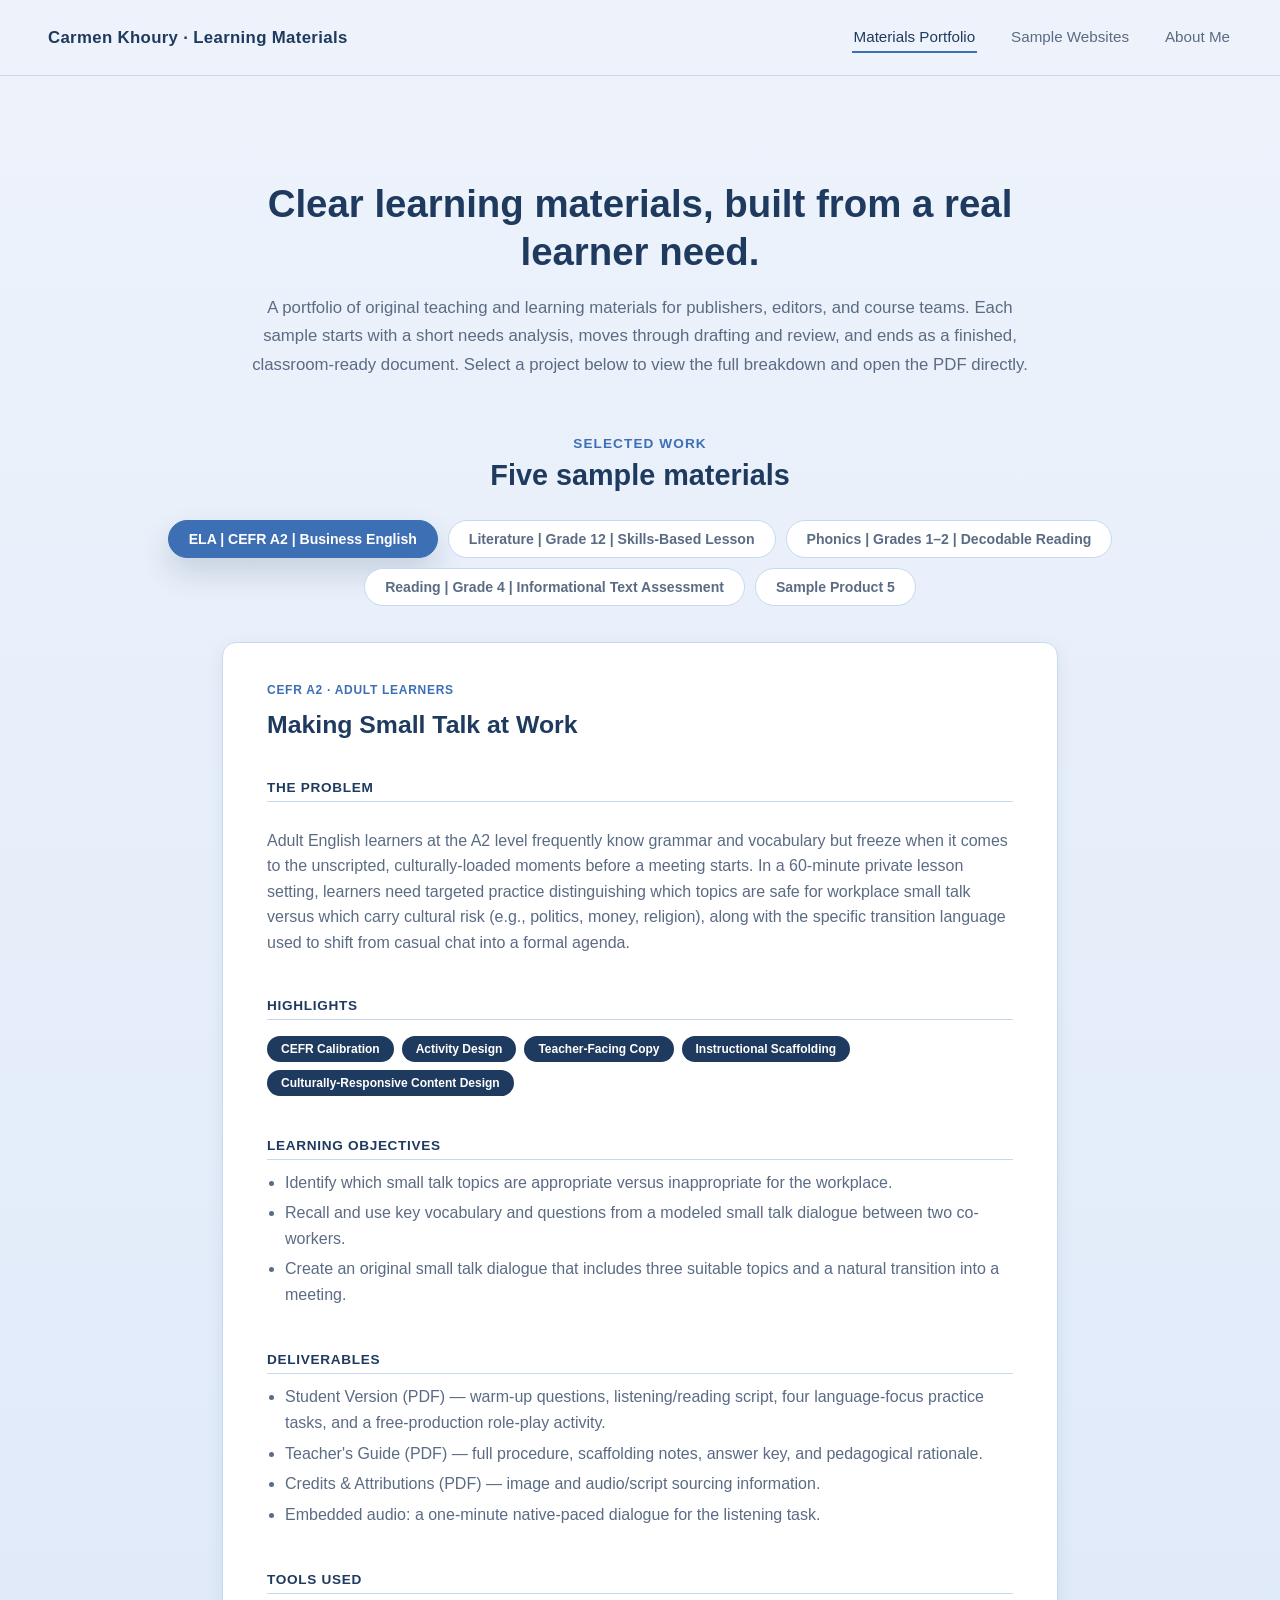
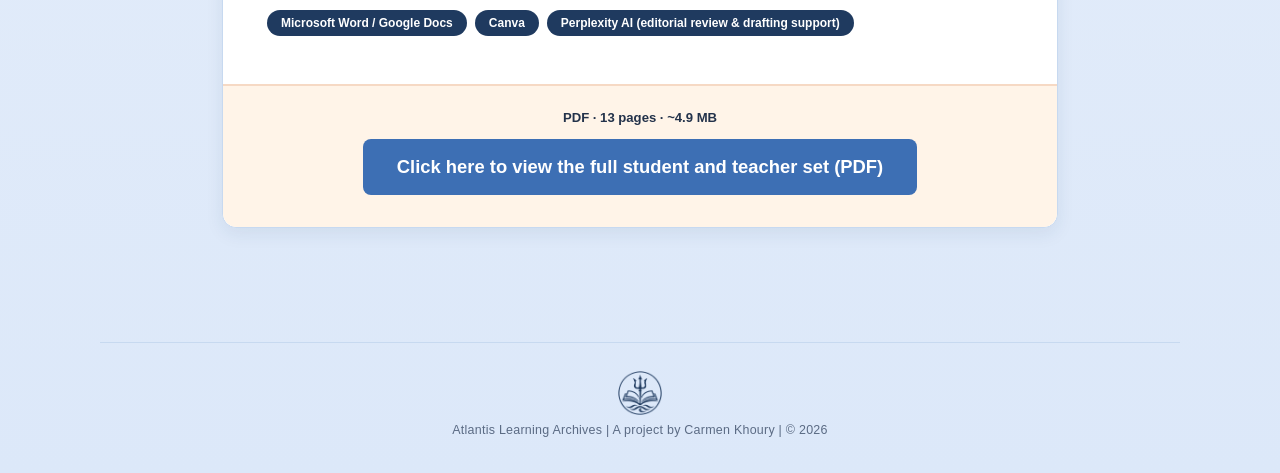
==== index.html @ ddebe921 "Lowercase 'student' and 'teacher' in Set 4 button text on index" ====
<!DOCTYPE html>
<html lang="en">
<head>
<meta charset="UTF-8" />
<meta name="viewport" content="width=device-width, initial-scale=1.0" />
<title>Materials Portfolio | Carmen Khoury</title>
<link rel="stylesheet" href="styles.css?v=3" />
<style>
  .project-panel .summary,
  .project-panel .objectives-list li,
  .project-panel .materials-list li {
    font-size: 1rem;
    line-height: 1.6;
  }

  /* Full-width light-orange download band at the bottom of each panel */
  .download-band {
    margin: 28px -44px -36px;
    padding: 24px 44px 32px;
    background: #fff4e8;
    border-top: 2px solid #f6d9c4;
    border-radius: 0 0 var(--radius) var(--radius);
    text-align: center;
  }
  .download-band .file-specs {
    text-align: center;
    margin: 0 0 14px;
  }
  .download-band .pdf-button {
    display: inline-block;
    align-self: center;
    margin: 0 auto;
    padding: 16px 34px;
    font-size: 1.15rem;
    font-weight: 700;
    line-height: 1.3;
  }

  /* Two-button layout (products 3 and 4) */
  .file-actions {
    display: grid;
    grid-template-columns: repeat(auto-fit, minmax(260px, 1fr));
    gap: 28px 32px;
  }
  .file-item {
    display: flex;
    flex-direction: column;
    align-items: stretch;
    gap: 14px;
  }
  .file-item .file-specs {
    margin: 0;
  }
  .file-item .pdf-button {
    margin: 0;
    align-self: stretch;
  }

  @media (max-width: 900px) {
    .download-band {
      margin: 24px -22px -26px;
      padding: 20px 22px 26px;
    }
  }
</style>
</head>
<body id="top">

<header class="site-header">
  <div class="brand">Carmen Khoury &middot; Learning Materials</div>
  <nav class="site-nav">
    <a href="index.html" class="active">Materials Portfolio</a>
    <a href="sample-websites.html">Sample Websites</a>
    <a href="about.html">About Me</a>
  </nav>
</header>

<section class="hero">
  <h1>Clear learning materials, built from a real learner need.</h1>
  <p>
    A portfolio of original teaching and learning materials for publishers, editors, and course teams. Each
    sample starts with a short needs analysis, moves through drafting and review, and ends as a finished,
    classroom-ready document. Select a project below to view the full breakdown and open the PDF directly.
  </p>
</section>

<div class="section-heading">
  <span class="eyebrow">Selected Work</span>
  <h2>Five sample materials</h2>
</div>

<div class="project-tabs" role="tablist" aria-label="Portfolio projects">
  <button class="tab-button active" role="tab" aria-selected="true" aria-controls="panel-1" id="tab-1" data-target="panel-1">
    ELA | CEFR A2 | Business English
  </button>
  <button class="tab-button" role="tab" aria-selected="false" aria-controls="panel-2" id="tab-2" data-target="panel-2">
    Literature | Grade 12 | Skills-Based Lesson
  </button>
  <button class="tab-button" role="tab" aria-selected="false" aria-controls="panel-3" id="tab-3" data-target="panel-3">
    Phonics | Grades 1&ndash;2 | Decodable Reading
  </button>
  <button class="tab-button" role="tab" aria-selected="false" aria-controls="panel-4" id="tab-4" data-target="panel-4">
    Reading | Grade 4 | Informational Text Assessment
  </button>
  <button class="tab-button" role="tab" aria-selected="false" aria-controls="panel-5" id="tab-5" data-target="panel-5">
    Sample Product 5
  </button>
</div>

<div class="panel-stage">

  <div class="project-panel active" id="panel-1" role="tabpanel" aria-labelledby="tab-1">
    <span class="tag">CEFR A2 &middot; Adult Learners</span>
    <h3>Making Small Talk at Work</h3>

    <h4 class="subheading">The Problem</h4>
    <p class="summary">
      Adult English learners at the A2 level frequently know grammar and vocabulary but freeze
      when it comes to the unscripted, culturally-loaded moments before a meeting starts. In a
      60-minute private lesson setting, learners need targeted practice distinguishing which
      topics are safe for workplace small talk versus which carry cultural risk (e.g., politics,
      money, religion), along with the specific transition language used to shift from casual
      chat into a formal agenda.
    </p>

    <h4 class="subheading">Highlights</h4>
    <div class="skills-showcased">
      <span class="skill-tag">CEFR Calibration</span>
      <span class="skill-tag">Activity Design</span>
      <span class="skill-tag">Teacher-Facing Copy</span>
      <span class="skill-tag">Instructional Scaffolding</span>
      <span class="skill-tag">Culturally-Responsive Content Design</span>
    </div>

    <h4 class="subheading">Learning Objectives</h4>
    <ul class="objectives-list">
      <li>Identify which small talk topics are appropriate versus inappropriate for the workplace.</li>
      <li>Recall and use key vocabulary and questions from a modeled small talk dialogue between two co-workers.</li>
      <li>Create an original small talk dialogue that includes three suitable topics and a natural transition into a meeting.</li>
    </ul>

    <h4 class="subheading">Deliverables</h4>
    <ul class="materials-list">
      <li>Student Version (PDF) &mdash; warm-up questions, listening/reading script, four language-focus practice tasks, and a free-production role-play activity.</li>
      <li>Teacher's Guide (PDF) &mdash; full procedure, scaffolding notes, answer key, and pedagogical rationale.</li>
      <li>Credits &amp; Attributions (PDF) &mdash; image and audio/script sourcing information.</li>
      <li>Embedded audio: a one-minute native-paced dialogue for the listening task.</li>
    </ul>

    <h4 class="subheading">Tools Used</h4>
    <div class="skills-showcased">
      <span class="skill-tag">Microsoft Word / Google Docs</span>
      <span class="skill-tag">Canva</span>
      <span class="skill-tag">Perplexity AI (editorial review &amp; drafting support)</span>
    </div>

    <div class="download-band">
      <p class="file-specs">PDF &middot; 13 pages &middot; ~4.9 MB</p>
      <a class="pdf-button" href="sample-product-1.pdf" target="_blank" rel="noopener">Click here to view the full student and teacher set (PDF)</a>
    </div>
  </div>

  <div class="project-panel" id="panel-2" role="tabpanel" aria-labelledby="tab-2" hidden>
    <span class="tag">Grade 12 &middot; High School Literature</span>
    <h3>The Gift of the Magi</h3>

    <h4 class="subheading">The Problem</h4>
    <p class="summary">
      High school seniors often read literary classics passively, extracting plot without engaging
      in the language work, self-reflection, or spoken exchange that turns a story into a lasting
      lesson. In a 120-minute paired lesson, learners need structured support to decode O. Henry's
      dense, ironic vocabulary in context, process the story's twist ending critically, and connect
      it to their own lived experience through speaking and writing, not just comprehension
      questions.
    </p>

    <h4 class="subheading">Highlights</h4>
    <div class="skills-showcased">
      <span class="skill-tag">Integrated Skills Design</span>
      <span class="skill-tag">Paired Reading Structure</span>
      <span class="skill-tag">Vocabulary-in-Context</span>
      <span class="skill-tag">Literary Reflection</span>
      <span class="skill-tag">Compare/Contrast Language Focus</span>
    </div>

    <h4 class="subheading">Learning Objectives</h4>
    <ul class="objectives-list">
      <li>Use context clues to figure out the meaning of tricky words and phrases from the story.</li>
      <li>Explain how the surprise ending of "The Gift of the Magi" made them feel.</li>
      <li>Evaluate whether the characters in the story handled the situation well at the end.</li>
      <li>Compose a brief reflection about a meaningful gift-exchange experience from their own life.</li>
      <li>Compare and contrast their gift-giving experience with a partner's and with the story, using words like "similarly," "in contrast," and "unlike."</li>
    </ul>

    <h4 class="subheading">Deliverables</h4>
    <ul class="materials-list">
      <li>Student Version (PDF) &mdash; vocabulary warm-up, compare/contrast language study, paired reading activity, and a three-part reflection and sharing sequence.</li>
      <li>Teacher's Guide (PDF) &mdash; full procedure, timing breakdown, scaffolding notes, answer key, and pedagogical rationale.</li>
      <li>Paired Reading Chunks (PDF) &mdash; the story divided into alternating turns for two readers, keeping pacing and participation balanced.</li>
      <li>Credits &amp; Attributions (PDF) &mdash; public domain sourcing information for the story text.</li>
    </ul>

    <h4 class="subheading">Tools Used</h4>
    <div class="skills-showcased">
      <span class="skill-tag">Microsoft Word / Google Docs</span>
      <span class="skill-tag">Canva</span>
      <span class="skill-tag">Perplexity AI (editorial review &amp; drafting support)</span>
    </div>

    <div class="download-band">
      <p class="file-specs">PDF &middot; 18 pages &middot; ~5.1 MB</p>
      <a class="pdf-button" href="sample-product-2.pdf" target="_blank" rel="noopener">Click here to view the full student and teacher set (PDF)</a>
    </div>
  </div>

  <div class="project-panel" id="panel-3" role="tabpanel" aria-labelledby="tab-3" hidden>
    <span class="tag">Grades 1&ndash;2 &middot; Phonics</span>
    <h3>What Luke Can Do&ndash;What Luke Did Yesterday</h3>

    <h4 class="subheading">The Problem</h4>
    <p class="summary">
      First- and second-grade learners often read "-ed" words as if they had one sound, but the ending is
      spoken three ways: /t/, /d/ and /əd/. This teacher-led, 45-minute phonics lesson connects each base verb
      to its past-tense form through a short decodable story about Luke the friendly dino (inspired by my 4 year old nephew).
      Students read, sort, hear and spell the endings in context.
    </p>

    <h4 class="subheading">Highlights</h4>
    <div class="skills-showcased">
      <span class="skill-tag">Decodable reader</span>
      <span class="skill-tag">45-minute lesson</span>
      <span class="skill-tag">Grades 1&ndash;2</span>
      <span class="skill-tag">UFLI-inspired routines</span>
      <span class="skill-tag">Differentiation and extension</span>
      <span class="skill-tag">Built-in assessment</span>
    </div>

    <h4 class="subheading">Learning Objectives</h4>
    <ul class="objectives-list">
      <li>Read a base word and its "-ed" form.</li>
      <li>Listen to the last sound in the base word.</li>
      <li>Say whether "-ed" sounds like /t/, /d/ or /əd/ by listening to the last sound in the base word.</li>
      <li>Spell a sentence that includes an "-ed" word.</li>
    </ul>

    <h4 class="subheading">Deliverables</h4>
    <ul class="materials-list">
      <li>At-A-Glance (1 pg, PDF)</li>
      <li>Teacher's guide (8 pgs, PDF)</li>
      <li>Student decodable: "What Luke Can Do&ndash;What Luke Did Yesterday" (10 pgs, PDF)</li>
      <li>Teacher decodable: "What Luke Can Do&ndash;What Luke Did Yesterday" (10 slides, PPT)</li>
      <li>Credits and attributions (1 pg, PDF)</li>
    </ul>

    <h4 class="subheading">Tools Used</h4>
    <div class="skills-showcased">
      <span class="skill-tag">Perplexity AI (image generation and editorial feedback)</span>
      <span class="skill-tag">UFLI Foundations (inspiration and guidance)</span>
      <span class="skill-tag">Microsoft Word and PDF export</span>
      <span class="skill-tag">PowerPoint</span>
      <span class="skill-tag">Canva</span>
    </div>

    <div class="download-band">
      <div class="file-actions">
        <div class="file-item">
          <p class="file-specs">PDF &middot; 20 pages &middot; ~2.0 MB</p>
          <a class="pdf-button" href="sample-product-3.pdf" target="_blank" rel="noopener">Click here to view the teacher's guide and student decodable (PDF)</a>
        </div>
        <div class="file-item">
          <p class="file-specs">PPT &middot; 10 slides &middot; ~17.0 MB</p>
          <a class="pdf-button" href="sample-product-3.pptx" download>Click here to download the teacher decodable slides (PPT)</a>
        </div>
      </div>
    </div>
  </div>

  <div class="project-panel" id="panel-4" role="tabpanel" aria-labelledby="tab-4" hidden>
    <span class="tag">Grade 4 &middot; Informational Reading</span>
    <h3>Grade 4 Informational Reading Assessment: Learning to Prepare Food</h3>

    <h4 class="subheading">The Problem</h4>
    <p class="summary">
      Fourth-grade readers often struggle to separate a text's main idea from interesting but minor details, and to
      explain how key details support it. This 20&ndash;25-minute assessment uses an original informational passage
      with paragraph and line labels. It asks eight selected-response questions aligned to RI.4.2: main idea,
      supporting details, and summarizing.
    </p>

    <h4 class="subheading">Highlights</h4>
    <div class="skills-showcased">
      <span class="skill-tag">RI.4.2 alignment</span>
      <span class="skill-tag">Original informational passage</span>
      <span class="skill-tag">Item writing</span>
      <span class="skill-tag">Distractor rationales</span>
      <span class="skill-tag">Answer key and scoring notes</span>
    </div>

    <h4 class="subheading">Learning Objectives</h4>
    <ul class="objectives-list">
      <li>Determine the main idea of an informational text.</li>
      <li>Identify key details that support the main idea.</li>
      <li>Select relevant details for a summary.</li>
    </ul>

    <h4 class="subheading">Deliverables</h4>
    <ul class="materials-list">
      <li>Student Assessment (3 pgs, PDF) &mdash; directions, labeled reading passage, and eight selected-response questions.</li>
      <li>Teacher Version (6 pgs, PDF) &mdash; at-a-glance page, assessment design notes, item analysis with distractor rationales, answer key, scoring guidance, and credits.</li>
    </ul>

    <h4 class="subheading">Tools Used</h4>
    <div class="skills-showcased">
      <span class="skill-tag">Perplexity AI (passage drafting and editorial feedback)</span>
      <span class="skill-tag">Microsoft Word and PDF export</span>
      <span class="skill-tag">Canva</span>
    </div>

    <div class="download-band">
      <div class="file-actions">
        <div class="file-item">
          <p class="file-specs">PDF &middot; 3 pages &middot; ~0.2 MB</p>
          <a class="pdf-button" href="sample-product-4-student-assessment.pdf" target="_blank" rel="noopener">Click here to view the student assessment (PDF)</a>
        </div>
        <div class="file-item">
          <p class="file-specs">PDF &middot; 6 pages &middot; ~0.3 MB</p>
          <a class="pdf-button" href="sample-product-4-teacher-version.pdf" target="_blank" rel="noopener">Click here to view the teacher version with answer key (PDF)</a>
        </div>
      </div>
    </div>
  </div>

  <div class="project-panel" id="panel-5" role="tabpanel" aria-labelledby="tab-5" hidden>
    <span class="tag">Placeholder &middot; CEFR TBD</span>
    <h3>Sample Product 5 &mdash; Placeholder Title</h3>

    <h4 class="subheading">The Problem</h4>
    <p class="summary">
      Needs analysis: placeholder learner group, setting, and problem to solve. Replace with a 2&ndash;3 sentence
      summary once the product brief is finalized.
    </p>

    <h4 class="subheading">Highlights</h4>
    <div class="skills-showcased">
      <span class="skill-tag">[Highlight 1]</span>
      <span class="skill-tag">[Highlight 2]</span>
    </div>

    <h4 class="subheading">Learning Objectives</h4>
    <ul class="objectives-list">
      <li>[Objective 1]</li>
      <li>[Objective 2]</li>
      <li>[Objective 3]</li>
    </ul>

    <h4 class="subheading">Deliverables</h4>
    <ul class="materials-list">
      <li>[Material 1]</li>
      <li>[Material 2]</li>
      <li>[Material 3]</li>
    </ul>

    <h4 class="subheading">Tools Used</h4>
    <div class="skills-showcased">
      <span class="skill-tag">[Tool 1]</span>
      <span class="skill-tag">[Tool 2]</span>
    </div>

    <div class="download-band">
      <p class="file-specs">PDF &middot; [page count] pages &middot; ~[file size] MB</p>
      <a class="pdf-button" href="sample-product-5.pdf" target="_blank" rel="noopener">Click here to view PDF</a>
    </div>
  </div>

</div>

<footer class="site-footer">
  <p class="atlantis-credit"><img src="assets/img/atlantis-insignia.png?v=2" alt="Atlantis Learning Archives insignia"><span>Atlantis Learning Archives | A project by Carmen Khoury | © 2026</span></p>
</footer>

<script>
  document.addEventListener('DOMContentLoaded', function () {
    var tabs = document.querySelectorAll('.tab-button');
    var panels = document.querySelectorAll('.project-panel');

    tabs.forEach(function (tab) {
      tab.addEventListener('click', function () {
        var targetId = tab.getAttribute('data-target');

        tabs.forEach(function (t) {
          t.classList.remove('active');
          t.setAttribute('aria-selected', 'false');
        });
        panels.forEach(function (p) {
          p.classList.remove('active');
          p.setAttribute('hidden', '');
        });

        tab.classList.add('active');
        tab.setAttribute('aria-selected', 'true');

        var targetPanel = document.getElementById(targetId);
        if (targetPanel) {
          targetPanel.classList.add('active');
          targetPanel.removeAttribute('hidden');
        }
      });
    });
  });
</script>

</body>
</html>
---- styles.css ----
/* ================================
   Publishing Portfolio — Shared Styles
   Theme: Light Mystic Blue
================================ */

:root {
  --bg-top: #eef3fb;
  --bg-bottom: #dce8f9;
  --card-bg: #ffffff;
  --card-hover-bg: #dbe9fb;
  --accent: #3d6fb4;
  --accent-dark: #1f3a5f;
  --text-main: #23324a;
  --text-muted: #5b6b84;
  --border: #c7d9f0;
  --shadow: 0 6px 18px rgba(31, 58, 95, 0.08);
  --shadow-hover: 0 14px 30px rgba(31, 58, 95, 0.18);
  --radius: 14px;
}

* {
  box-sizing: border-box;
}

html, body {
  margin: 0;
  padding: 0;
  font-family: "Helvetica Neue", Arial, "Segoe UI", sans-serif;
  color: var(--text-main);
  background: linear-gradient(180deg, var(--bg-top) 0%, var(--bg-bottom) 100%);
  min-height: 100vh;
  scroll-behavior: smooth;
}

a {
  text-decoration: none;
  color: inherit;
}

/* ---------- Nav ---------- */
.site-header {
  position: sticky;
  top: 0;
  z-index: 100;
  display: flex;
  align-items: center;
  justify-content: space-between;
  padding: 22px 48px;
  background: rgba(238, 243, 251, 0.85);
  backdrop-filter: blur(8px);
  border-bottom: 1px solid var(--border);
}

.brand {
  font-size: 1.05rem;
  font-weight: 700;
  color: var(--accent-dark);
  letter-spacing: 0.02em;
}

.site-nav {
  display: flex;
  gap: 32px;
}

.site-nav a {
  font-size: 0.95rem;
  font-weight: 500;
  color: var(--text-muted);
  padding: 6px 2px;
  border-bottom: 2px solid transparent;
  transition: color 0.2s ease, border-color 0.2s ease;
}

.site-nav a:hover,
.site-nav a.active {
  color: var(--accent-dark);
  border-bottom-color: var(--accent);
}

/* ---------- Hero ---------- */
.hero {
  max-width: 860px;
  margin: 0 auto;
  padding: 72px 32px 40px;
  text-align: center;
}

.hero h1 {
  font-size: 2.4rem;
  line-height: 1.25;
  color: var(--accent-dark);
  margin-bottom: 18px;
}

.hero p {
  font-size: 1.05rem;
  color: var(--text-muted);
  line-height: 1.7;
}

/* ---------- Section ---------- */
.section-heading {
  max-width: 860px;
  margin: 0 auto;
  padding: 0 32px 28px;
  text-align: center;
}

.section-heading .eyebrow {
  font-size: 0.85rem;
  font-weight: 700;
  text-transform: uppercase;
  letter-spacing: 0.08em;
  color: var(--accent);
  margin-bottom: 8px;
  display: block;
}

.section-heading h2 {
  font-size: 1.8rem;
  color: var(--accent-dark);
  margin: 0;
}

/* ================================
   Project Tabs
================================ */
.project-tabs {
  display: flex;
  flex-wrap: wrap;
  justify-content: center;
  gap: 10px;
  max-width: 1200px;
  margin: 0 auto 36px;
  padding: 0 32px;
}

.tab-button {
  font-family: inherit;
  font-size: 0.88rem;
  font-weight: 600;
  color: var(--text-muted);
  background: var(--card-bg);
  border: 1px solid var(--border);
  border-radius: 999px;
  padding: 10px 20px;
  cursor: pointer;
  transition: background-color 0.2s ease, color 0.2s ease, border-color 0.2s ease, box-shadow 0.2s ease;
}

.tab-button:hover {
  border-color: var(--accent);
  color: var(--accent-dark);
  box-shadow: var(--shadow);
}

.tab-button.active {
  background: var(--accent);
  color: #ffffff;
  border-color: var(--accent);
  box-shadow: var(--shadow-hover);
}

/* ================================
   Panel Stage (one project at a time)
================================ */
.panel-stage {
  max-width: 900px;
  margin: 0 auto;
  padding: 0 32px 90px;
}

.project-panel {
  background: var(--card-bg);
  border: 1px solid var(--border);
  border-radius: var(--radius);
  box-shadow: var(--shadow);
  padding: 40px 44px 36px;
  flex-direction: column;
  animation: panel-fade-in 0.3s ease;
  display: none;
}

.project-panel.active {
  display: flex;
}

@keyframes panel-fade-in {
  from { opacity: 0; transform: translateY(6px); }
  to { opacity: 1; transform: translateY(0); }
}

@media (prefers-reduced-motion: reduce) {
  .project-panel { animation: none; }
}

.project-panel .tag {
  font-size: 0.75rem;
  font-weight: 700;
  text-transform: uppercase;
  letter-spacing: 0.06em;
  color: var(--accent);
  margin-bottom: 12px;
}

.project-panel h3 {
  font-size: 1.55rem;
  color: var(--accent-dark);
  margin: 0 0 16px;
  line-height: 1.3;
}

.project-panel .summary {
  font-size: 0.98rem;
  color: var(--text-muted);
  line-height: 1.65;
  margin-bottom: 20px;
}

.subheading {
  font-size: 0.85rem;
  font-weight: 700;
  text-transform: uppercase;
  letter-spacing: 0.05em;
  color: var(--accent-dark);
  border-bottom: 1px solid var(--border);
  padding-bottom: 6px;
  margin: 22px 0 10px;
}

.objectives-list,
.materials-list {
  margin: 0 0 6px;
  padding-left: 20px;
  font-size: 0.92rem;
  color: var(--text-muted);
  line-height: 1.6;
}

.objectives-list li,
.materials-list li {
  margin-bottom: 6px;
}

.cefr-note,
.design-rationale {
  font-size: 0.92rem;
  color: var(--text-muted);
  line-height: 1.6;
  background: var(--card-hover-bg);
  border-left: 3px solid var(--accent);
  padding: 12px 16px;
  border-radius: 8px;
  margin: 0 0 6px;
}

.design-rationale {
  background: transparent;
  border-left: 3px solid var(--border);
  font-style: italic;
}

.project-panel .editor-heading {
  font-size: 0.8rem;
  font-weight: 700;
  color: var(--text-main);
  margin: 22px 0 6px;
}

.project-panel ul {
  margin: 0 0 18px;
  padding-left: 18px;
  font-size: 0.88rem;
  color: var(--text-muted);
  line-height: 1.55;
}

.project-panel ul li {
  margin-bottom: 5px;
}

.skills-showcased {
  display: flex;
  flex-wrap: wrap;
  gap: 8px;
  margin: 6px 0 20px;
}

.skill-tag {
  display: inline-block;
  background: var(--accent-dark);
  color: #ffffff;
  font-size: 0.75rem;
  font-weight: 600;
  padding: 6px 14px;
  border-radius: 999px;
  white-space: nowrap;
}

.project-preview {
  width: 100%;
  max-width: 520px;
  height: auto;
  border-radius: var(--radius);
  border: 1px solid var(--border);
  box-shadow: var(--shadow);
  margin: 10px 0 20px;
  display: block;
}

.attribution-note {
  font-size: 0.78rem;
  color: var(--text-muted);
  line-height: 1.5;
  margin: 10px 0;
}

.file-specs {
  font-size: 0.82rem;
  font-weight: 600;
  color: var(--text-main);
  margin: 4px 0 18px;
}

.pdf-button {
  display: inline-block;
  text-align: center;
  background: var(--accent);
  color: #ffffff;
  font-size: 0.9rem;
  font-weight: 600;
  padding: 12px 22px;
  border-radius: 8px;
  transition: background-color 0.2s ease;
  margin-top: auto;
  align-self: flex-start;
}

.pdf-button:hover {
  background: var(--accent-dark);
}

/* ---------- Generic page content (About / Sample Websites) ---------- */
.page-content {
  max-width: 760px;
  margin: 0 auto;
  padding: 70px 32px 100px;
}

.page-content h1 {
  font-size: 2.1rem;
  color: var(--accent-dark);
  margin-bottom: 20px;
}

.page-content p {
  font-size: 1rem;
  color: var(--text-muted);
  line-height: 1.75;
  margin-bottom: 16px;
}

.site-card {
  background: var(--card-bg);
  border: 1px solid var(--border);
  border-radius: var(--radius);
  box-shadow: var(--shadow);
  padding: 22px 24px;
  margin-bottom: 18px;
  transition: transform 0.25s ease, background-color 0.25s ease, box-shadow 0.25s ease;
}

.site-card:hover {
  transform: translateY(-6px);
  background-color: var(--card-bg);
  border-color: var(--accent);
  box-shadow: var(--shadow-hover);
}

.site-card h3 {
  margin: 0 0 8px;
  color: var(--accent-dark);
}

.site-card p {
  margin: 0;
  font-size: 0.92rem;
}

.footer {
  text-align: center;
  padding: 30px;
  font-size: 0.8rem;
  color: var(--text-muted);
}

/* ---------- Responsive ---------- */
@media (max-width: 900px) {
  .project-tabs {
    justify-content: flex-start;
    overflow-x: auto;
    flex-wrap: nowrap;
    padding-bottom: 6px;
  }
  .tab-button {
    flex: 0 0 auto;
  }
  .panel-stage {
    padding: 0 20px 70px;
  }
  .project-panel {
    padding: 28px 22px 26px;
  }
  .site-header {
    padding: 18px 24px;
  }
  .site-nav {
    gap: 18px;
  }
}

/* ---------- About / inner page subheadings ---------- */
.page-content h2 {
  font-size: 1.12rem;
  color: var(--accent-dark);
  margin: 30px 0 8px;
  letter-spacing: 0.01em;
}

.page-content a {
  color: var(--accent);
}

/* ---------- About page lede and fact lists ---------- */
.page-content .lede {
  font-size: 1.06rem;
  color: var(--text-main);
  margin-bottom: 6px;
}

.page-content ul.facts {
  list-style: none;
  padding-left: 0;
  margin: 10px 0 4px;
}

.page-content ul.facts li {
  position: relative;
  padding-left: 20px;
  margin-bottom: 10px;
  color: var(--text-muted);
  line-height: 1.6;
}

.page-content ul.facts li::before {
  content: "";
  position: absolute;
  left: 2px;
  top: 0.62em;
  width: 7px;
  height: 7px;
  border-radius: 50%;
  background: var(--accent);
}

.page-content ul.facts li strong {
  color: var(--text-main);
}

/* ---------- Featured site card ---------- */
.site-card--feature { padding: 28px 32px 24px; }
.site-card .sc-kicker {
  display: inline-block; font-size: 0.72rem; font-weight: 700; letter-spacing: 0.08em;
  text-transform: uppercase; color: var(--accent); margin-bottom: 8px;
}
.site-card p.sc-lede { font-size: 0.98rem; margin: 0 0 20px; max-width: 68ch; }
.sc-phases {
  list-style: none; padding: 0; margin: 0 0 20px;
  display: grid; grid-template-columns: repeat(5, 1fr); gap: 8px; counter-reset: ph;
}
.sc-phases li {
  counter-increment: ph; background: var(--bg-top); border: 1px solid var(--border);
  border-radius: 10px; padding: 10px 12px; font-size: 0.8rem; color: var(--text-muted); line-height: 1.35;
}
.sc-phases li::before {
  content: counter(ph); display: inline-grid; place-items: center; width: 20px; height: 20px;
  border-radius: 50%; background: var(--card-bg); border: 1px solid var(--border);
  font-size: 0.7rem; font-weight: 700; color: var(--accent); margin-bottom: 6px;
}
.sc-phases li b { display: block; color: var(--accent-dark); font-size: 0.88rem; margin-bottom: 2px; }
.sc-points { list-style: none; padding: 0; margin: 0 0 24px; }
.sc-points li {
  position: relative; padding-left: 18px; margin-bottom: 8px;
  font-size: 0.92rem; color: var(--text-muted); line-height: 1.55;
}
.sc-points li::before {
  content: ""; position: absolute; left: 2px; top: 0.6em;
  width: 7px; height: 7px; border-radius: 2px; background: var(--accent);
}
.sc-points li b { color: var(--text-main); }
.sc-links {
  display: flex; justify-content: center; flex-wrap: wrap; gap: 12px;
  padding-top: 20px; border-top: 1px solid var(--border);
}
.page-content a.sc-btn {
  display: inline-flex; align-items: center; gap: 8px; padding: 10px 20px;
  border-radius: 999px; border: 1px solid var(--accent); font-size: 0.9rem; font-weight: 600;
  color: var(--accent); background: var(--card-bg);
  transition: background-color .2s ease, color .2s ease, transform .2s ease;
}
.page-content a.sc-btn:hover { background: var(--card-hover-bg); transform: translateY(-1px); }
.page-content a.sc-btn--primary { background: var(--accent); color: #fff; }
.page-content a.sc-btn--primary:hover { background: var(--accent-dark); color: #fff; }
.page-content a.sc-btn:focus-visible { outline: 2px solid var(--accent-dark); outline-offset: 3px; }
.site-card p.sc-credit { text-align: center; font-size: 0.82rem; margin: 16px 0 0; }
.sc-credit span {
  display: inline-block; font-size: 0.68rem; font-weight: 700; letter-spacing: 0.08em; text-transform: uppercase;
  color: var(--accent-dark); background: var(--bg-top); border: 1px solid var(--border);
  border-radius: 999px; padding: 2px 10px; margin-right: 8px; vertical-align: 1px;
}
@media (max-width: 700px) {
  .site-card--feature { padding: 22px 20px 20px; }
  .sc-phases { grid-template-columns: 1fr 1fr; }
  .sc-phases li:last-child { grid-column: 1 / -1; }
  .sc-credit span { display: table; margin: 0 auto 6px; }
}

/* ---------- Atlantis Learning Archives credit ---------- */
.atlantis-credit {
  display: flex; flex-direction: column; align-items: center; gap: 8px;
  margin: 0 0 12px; text-align: center;
}
.atlantis-credit img { width: 44px; height: 44px; display: block; }
.atlantis-credit span { font-size: 0.78rem; letter-spacing: 0.02em; color: var(--text-muted); }

/* ---------- Shared Atlantis footer ---------- */
.site-footer {
  max-width: 1080px; margin: 24px auto 0; padding: 28px 24px 36px;
  border-top: 1px solid var(--border); text-align: center;
}
.site-footer .atlantis-credit { margin: 0; }
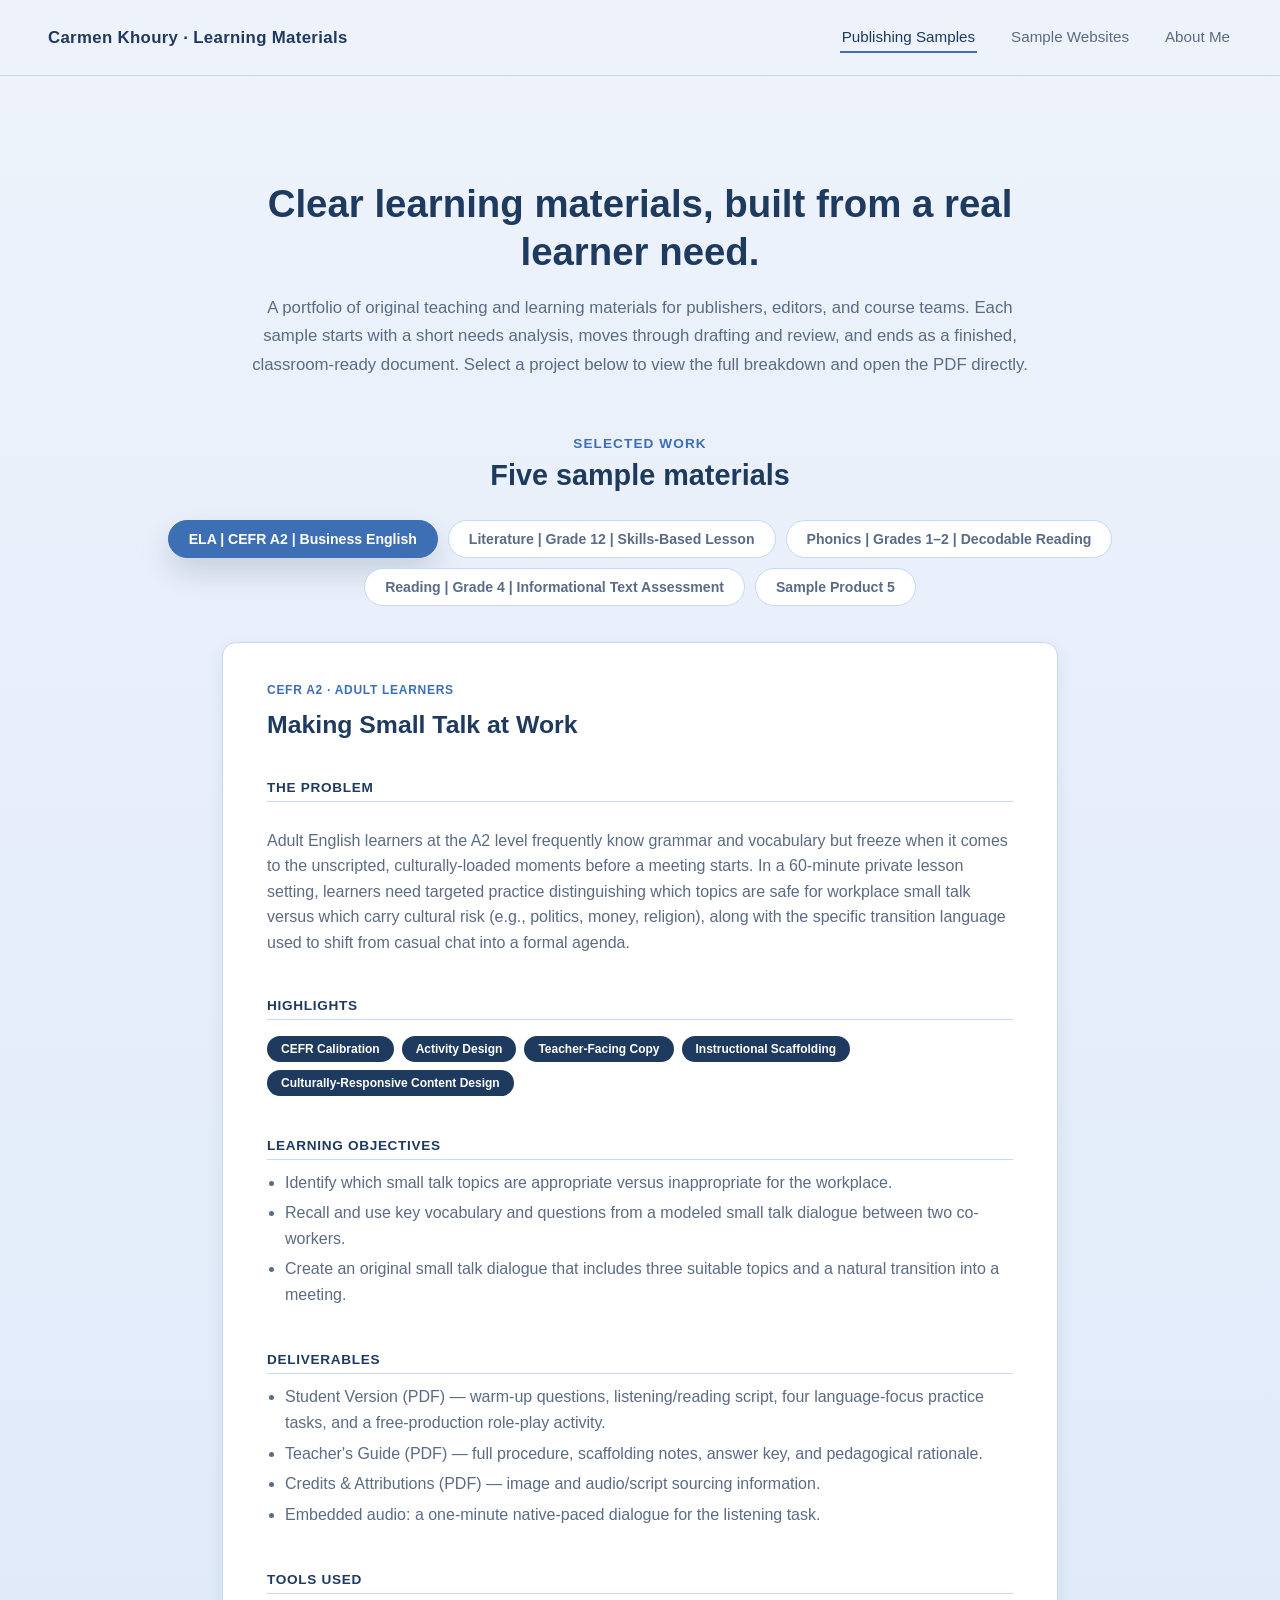
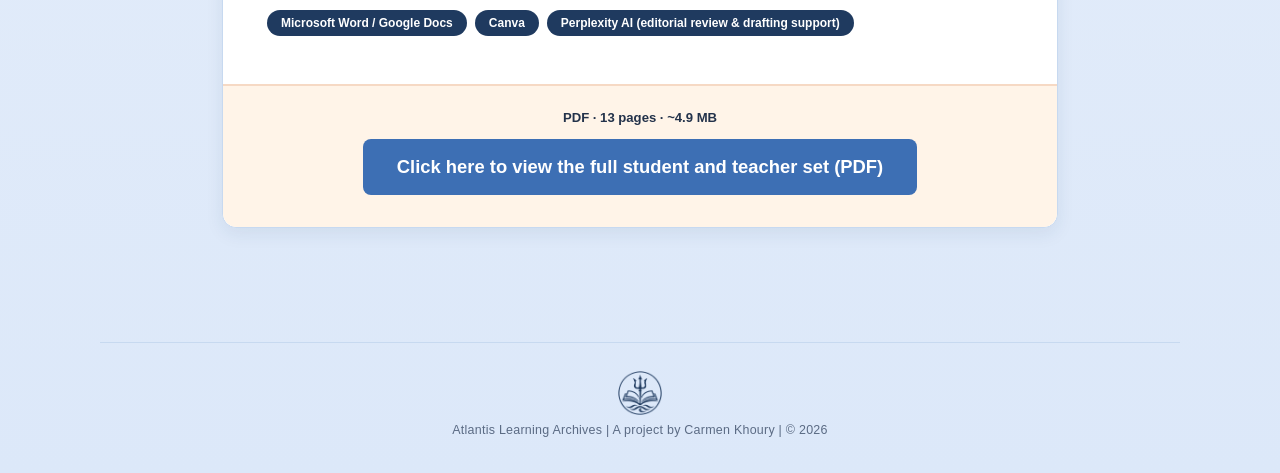
==== commit 50b1663e: "Rename Materials Portfolio to Publishing Samples" ====
--- a/index.html
+++ b/index.html
@@ -3,7 +3,7 @@
 <head>
 <meta charset="UTF-8" />
 <meta name="viewport" content="width=device-width, initial-scale=1.0" />
-<title>Materials Portfolio | Carmen Khoury</title>
+<title>Publishing Samples | Carmen Khoury</title>
 <link rel="stylesheet" href="styles.css?v=3" />
 <style>
   .project-panel .summary,
@@ -69,7 +69,7 @@
 <header class="site-header">
   <div class="brand">Carmen Khoury &middot; Learning Materials</div>
   <nav class="site-nav">
-    <a href="index.html" class="active">Materials Portfolio</a>
+    <a href="index.html" class="active">Publishing Samples</a>
     <a href="sample-websites.html">Sample Websites</a>
     <a href="about.html">About Me</a>
   </nav>
@@ -320,11 +320,11 @@
       <div class="file-actions">
         <div class="file-item">
           <p class="file-specs">PDF &middot; 3 pages &middot; ~0.2 MB</p>
-          <a class="pdf-button" href="sample-product-4-student-assessment.pdf" target="_blank" rel="noopener">Click here to view the student assessment (PDF)</a>
+          <a class="pdf-button" href="sample-product-4-student-assessment.pdf" target="_blank" rel="noopener">Click here to view the Student Assessment (PDF)</a>
         </div>
         <div class="file-item">
           <p class="file-specs">PDF &middot; 6 pages &middot; ~0.3 MB</p>
-          <a class="pdf-button" href="sample-product-4-teacher-version.pdf" target="_blank" rel="noopener">Click here to view the teacher version with answer key (PDF)</a>
+          <a class="pdf-button" href="sample-product-4-teacher-version.pdf" target="_blank" rel="noopener">Click here to view the Teacher Version with answer key (PDF)</a>
         </div>
       </div>
     </div>
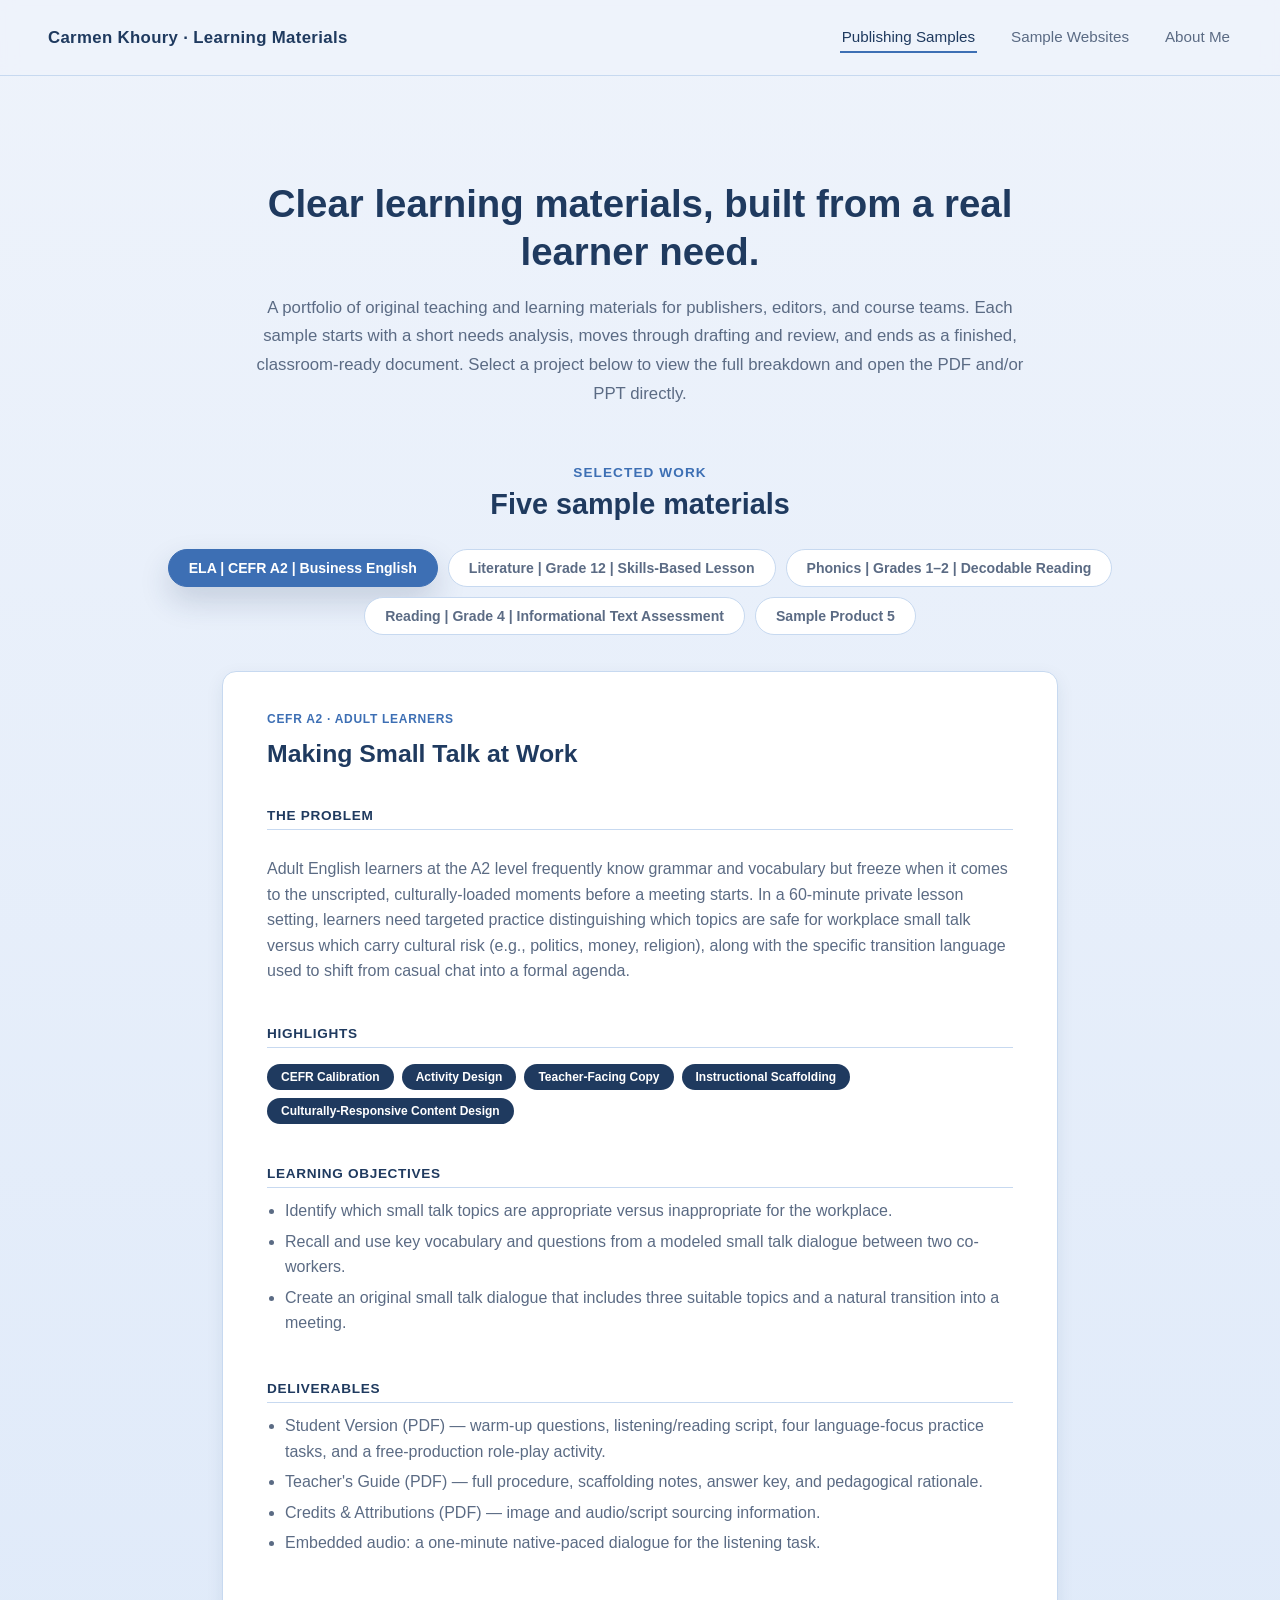
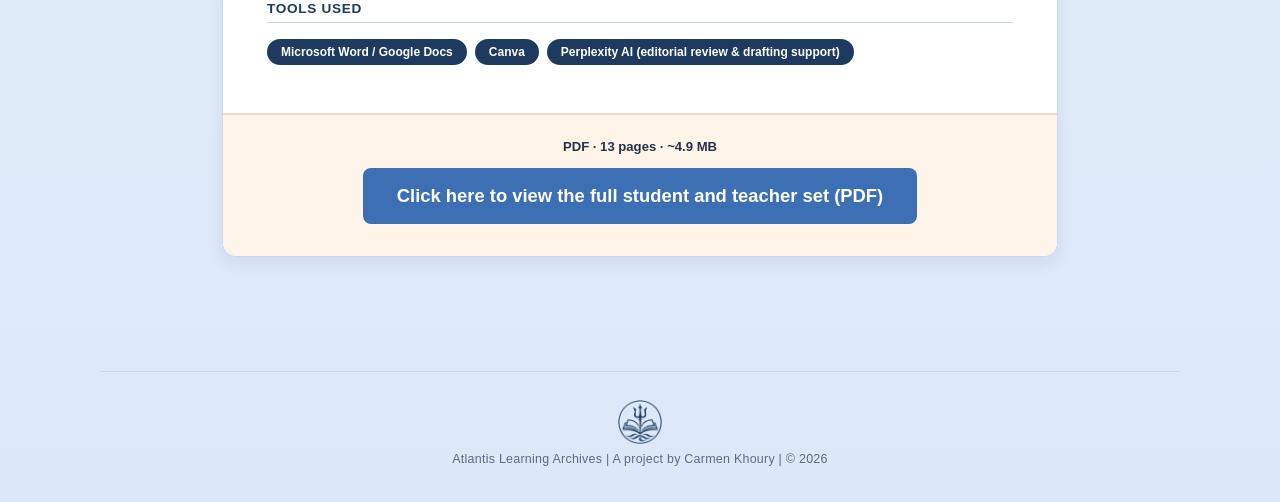
==== commit 02bca1f6: "Intro: open the PDF and/or PPT directly" ====
--- a/index.html
+++ b/index.html
@@ -80,7 +80,7 @@
   <p>
     A portfolio of original teaching and learning materials for publishers, editors, and course teams. Each
     sample starts with a short needs analysis, moves through drafting and review, and ends as a finished,
-    classroom-ready document. Select a project below to view the full breakdown and open the PDF directly.
+    classroom-ready document. Select a project below to view the full breakdown and open the PDF and/or PPT directly.
   </p>
 </section>
 
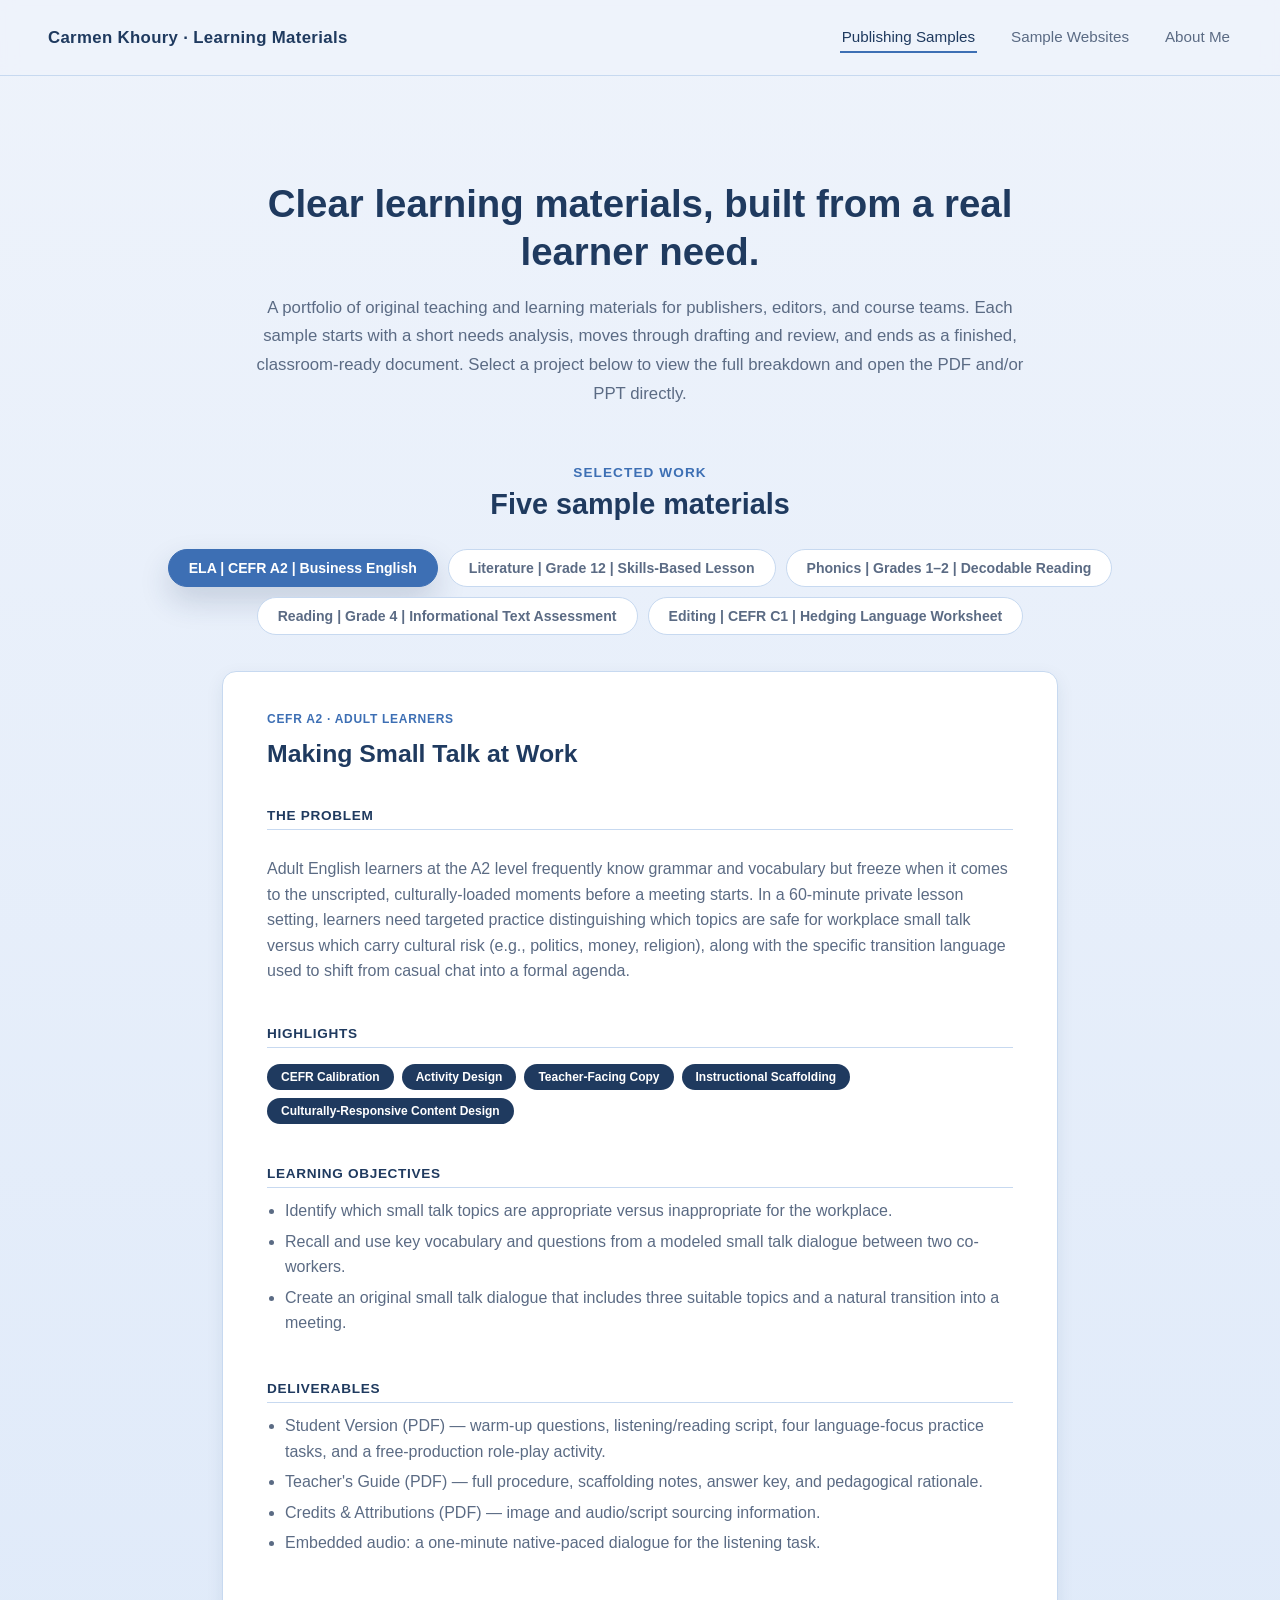
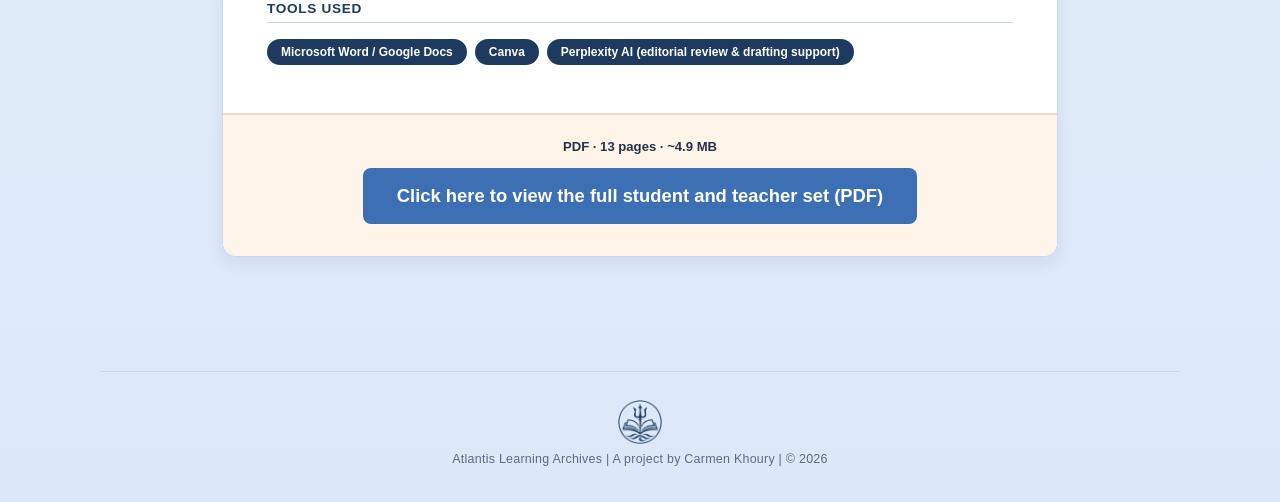
==== commit c5081760: "Update sample #5: C1 hedging editing sample with separate PDF and Word buttons" ====
--- a/index.html
+++ b/index.html
@@ -36,7 +36,7 @@
     line-height: 1.3;
   }
 
-  /* Two-button layout (products 3 and 4) */
+  /* Two-button layout (products 3, 4 and 5) */
   .file-actions {
     display: grid;
     grid-template-columns: repeat(auto-fit, minmax(260px, 1fr));
@@ -103,7 +103,7 @@
     Reading | Grade 4 | Informational Text Assessment
   </button>
   <button class="tab-button" role="tab" aria-selected="false" aria-controls="panel-5" id="tab-5" data-target="panel-5">
-    Sample Product 5
+    Editing | CEFR C1 | Hedging Language Worksheet
   </button>
 </div>
 
@@ -331,44 +331,62 @@
   </div>
 
   <div class="project-panel" id="panel-5" role="tabpanel" aria-labelledby="tab-5" hidden>
-    <span class="tag">Placeholder &middot; CEFR TBD</span>
-    <h3>Sample Product 5 &mdash; Placeholder Title</h3>
+    <span class="tag">CEFR C1 &middot; Adult Learners &middot; Editing Sample</span>
+    <h3>Sounding Cautious in Academic and Professional Discussions: A Before-and-After Edit</h3>
 
     <h4 class="subheading">The Problem</h4>
     <p class="summary">
-      Needs analysis: placeholder learner group, setting, and problem to solve. Replace with a 2&ndash;3 sentence
-      summary once the product brief is finalized.
+      Advanced English learners at the C1 level often sound blunt or overconfident in workplace and academic writing
+      because they have not learned to soften claims with hedging language (e.g., <em>may</em>, <em>seem</em>,
+      <em>arguably</em>). This 45-minute worksheet arrived with an objective that could not be observed, tasks in an order
+      that did not build knowledge, two errors in the language box, unclear instructions, and a reading extract with no
+      hedging in it. The edit rebuilds the lesson into a clear sequence and shows every change, with comments explaining
+      the reasoning.
     </p>
 
     <h4 class="subheading">Highlights</h4>
     <div class="skills-showcased">
-      <span class="skill-tag">[Highlight 1]</span>
-      <span class="skill-tag">[Highlight 2]</span>
+      <span class="skill-tag">Developmental Editing</span>
+      <span class="skill-tag">Copyediting</span>
+      <span class="skill-tag">Tracked Changes and Comments</span>
+      <span class="skill-tag">Lesson Sequencing</span>
+      <span class="skill-tag">Content Accuracy Review</span>
+      <span class="skill-tag">Answer Key Revision</span>
     </div>
 
     <h4 class="subheading">Learning Objectives</h4>
     <ul class="objectives-list">
-      <li>[Objective 1]</li>
-      <li>[Objective 2]</li>
-      <li>[Objective 3]</li>
+      <li>Identify hedging-related vocabulary to complete sentences.</li>
+      <li>Illustrate the use of hedging language in an extract of a report.</li>
+      <li>Compose a 250-word report that uses hedging vocabulary to describe a personal work or school experience.</li>
     </ul>
 
     <h4 class="subheading">Deliverables</h4>
     <ul class="materials-list">
-      <li>[Material 1]</li>
-      <li>[Material 2]</li>
-      <li>[Material 3]</li>
+      <li>Original Version (1 pg) &mdash; the flawed worksheet as first drafted.</li>
+      <li>Edited Version with Comments (4 pgs) &mdash; tracked changes and margin comments explaining the key decisions.</li>
+      <li>Revised Final Version (3 pgs) &mdash; the student-ready worksheet with a corrected answer key.</li>
+      <li>Available as one complete package in two formats: a PDF to view and a Word document to download.</li>
     </ul>
 
     <h4 class="subheading">Tools Used</h4>
     <div class="skills-showcased">
-      <span class="skill-tag">[Tool 1]</span>
-      <span class="skill-tag">[Tool 2]</span>
+      <span class="skill-tag">Microsoft Word (Track Changes and Comments)</span>
+      <span class="skill-tag">Perplexity AI (draft generation and editorial feedback)</span>
+      <span class="skill-tag">PDF export</span>
     </div>
 
     <div class="download-band">
-      <p class="file-specs">PDF &middot; [page count] pages &middot; ~[file size] MB</p>
-      <a class="pdf-button" href="sample-product-5.pdf" target="_blank" rel="noopener">Click here to view PDF</a>
+      <div class="file-actions">
+        <div class="file-item">
+          <p class="file-specs">PDF &middot; 10 pages &middot; ~0.4 MB</p>
+          <a class="pdf-button" href="sample-product-5.pdf" target="_blank" rel="noopener">Click here to view the complete editing package (PDF)</a>
+        </div>
+        <div class="file-item">
+          <p class="file-specs">Word &middot; 10 pages &middot; ~0.1 MB</p>
+          <a class="pdf-button" href="sample-product-5.docx" download>Click here to download the complete editing package (Word)</a>
+        </div>
+      </div>
     </div>
   </div>
 
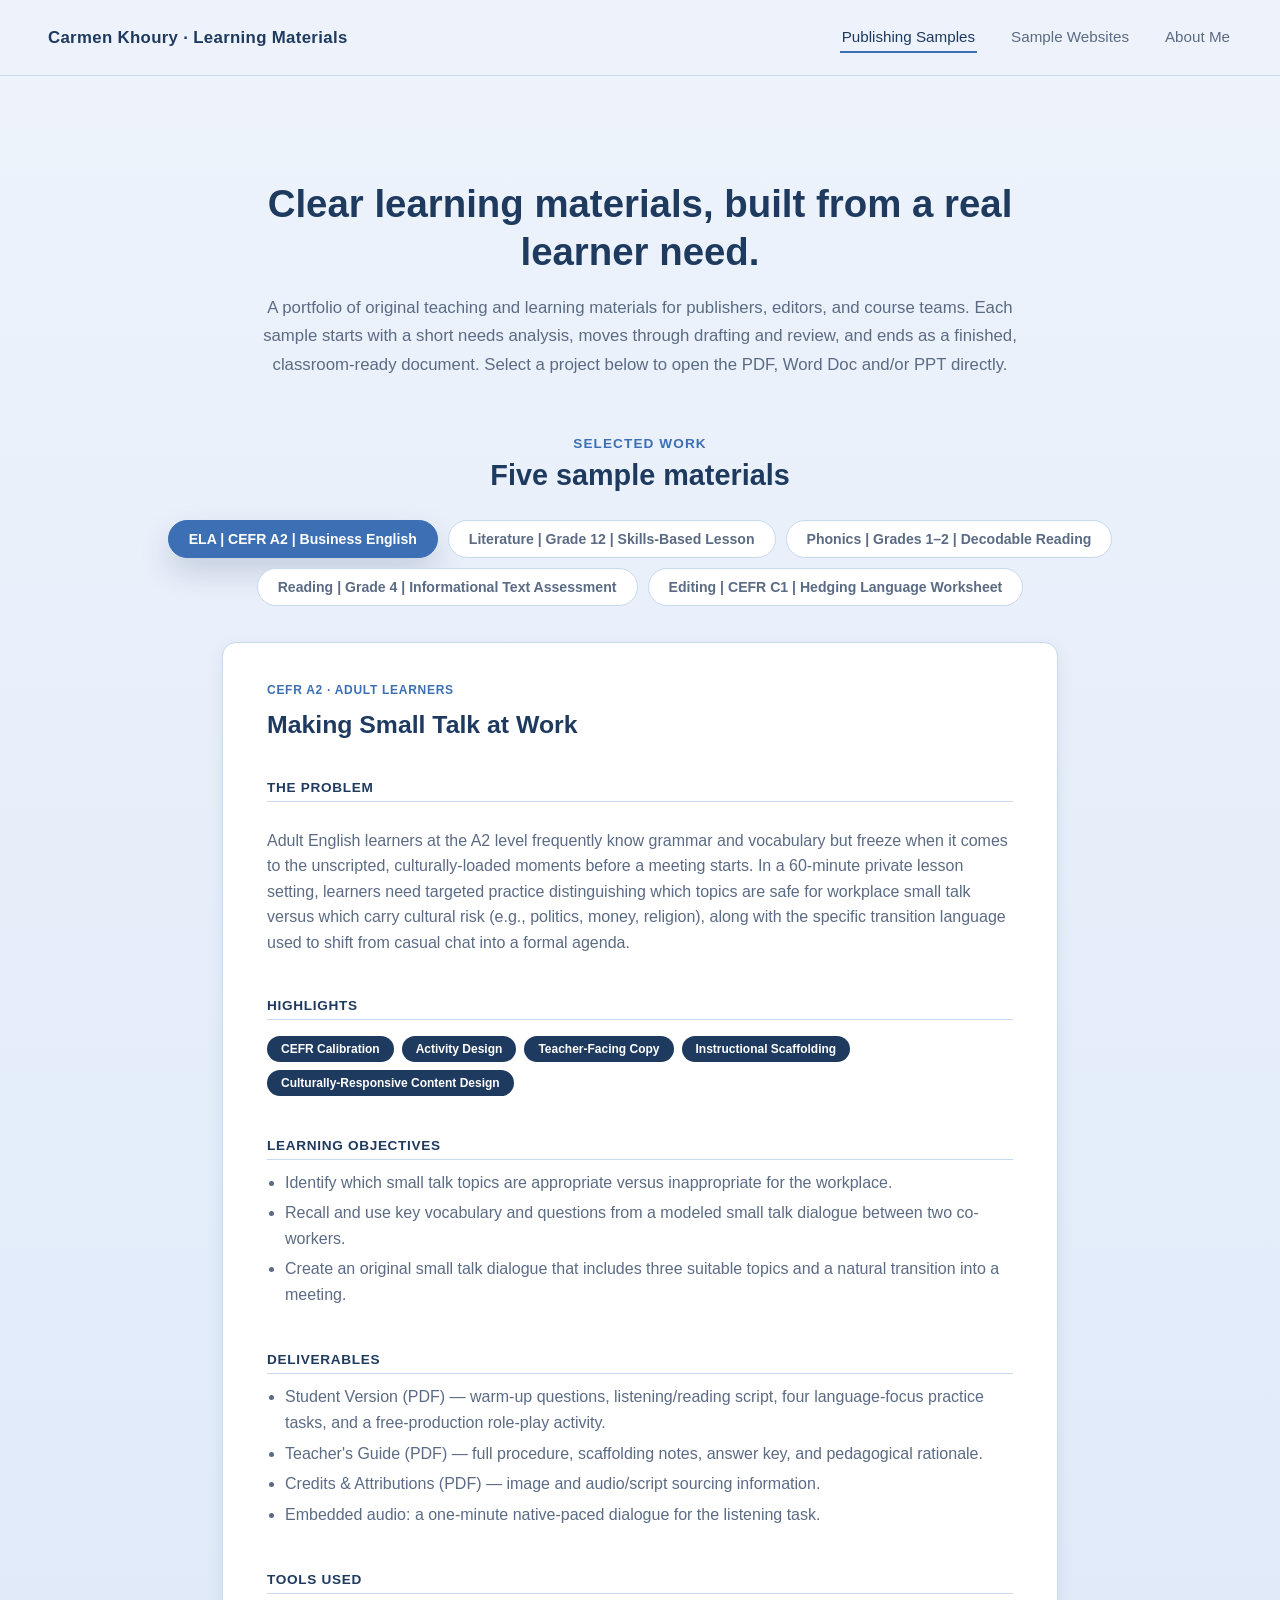
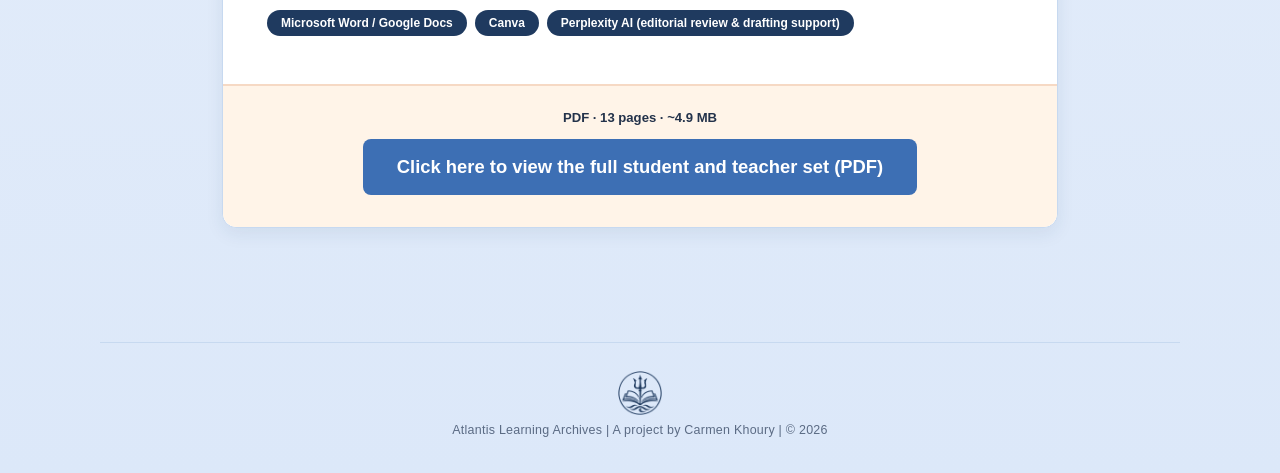
==== commit 6294df74: "Update hero text to mention Word Doc" ====
--- a/index.html
+++ b/index.html
@@ -80,7 +80,7 @@
   <p>
     A portfolio of original teaching and learning materials for publishers, editors, and course teams. Each
     sample starts with a short needs analysis, moves through drafting and review, and ends as a finished,
-    classroom-ready document. Select a project below to view the full breakdown and open the PDF and/or PPT directly.
+    classroom-ready document. Select a project below to open the PDF, Word Doc and/or PPT directly.
   </p>
 </section>
 
